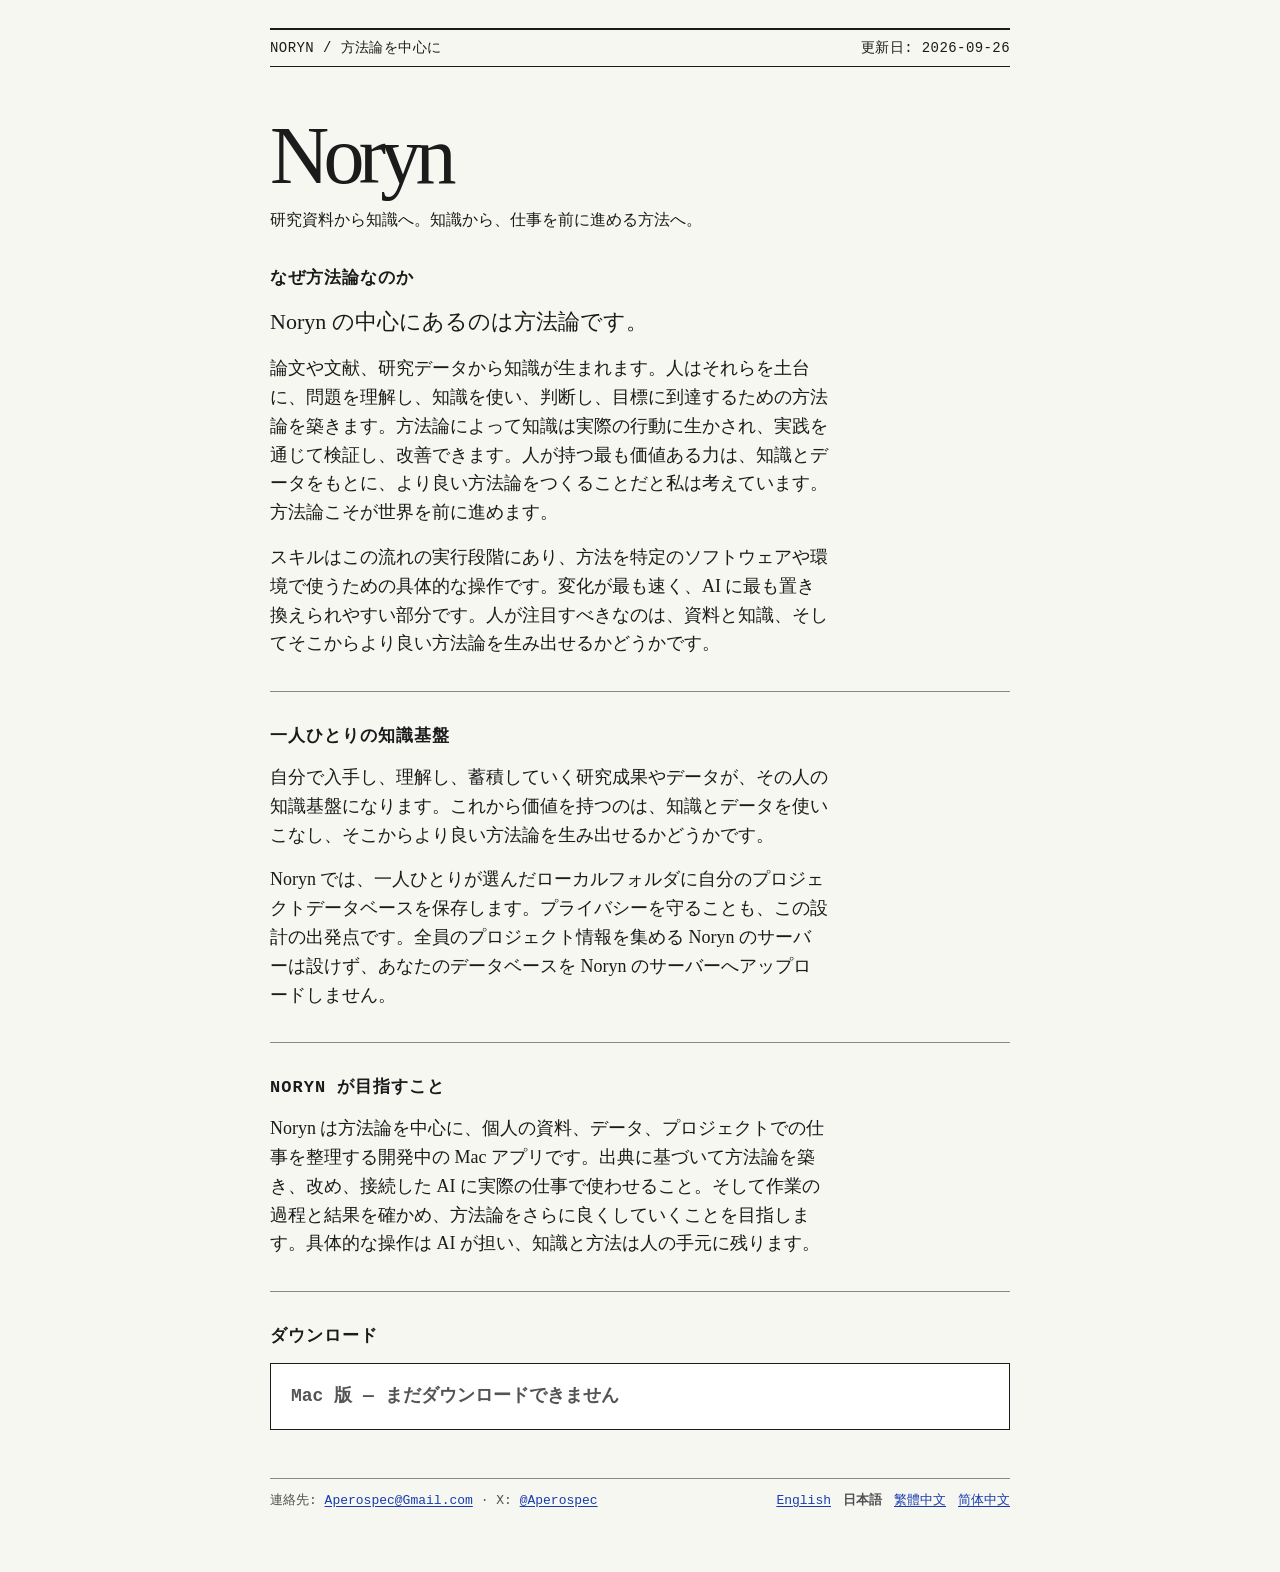
==== ja.html @ 1d85e1d6 "Publish Noryn website" ====
<!doctype html>
<html lang="ja">
<head>
  <meta charset="utf-8">
  <meta name="viewport" content="width=device-width, initial-scale=1">
  <meta name="color-scheme" content="light">
  <meta name="description" content="Noryn は方法論を中心に据えた Mac アプリです。研究資料と個人の知識基盤から、より良い方法を築き、使い、改善することを目指します。">
  <link rel="icon" href="data:image/svg+xml,%3Csvg xmlns='http://www.w3.org/2000/svg' viewBox='0 0 32 32'%3E%3Crect width='32' height='32' fill='%23f7f7f2'/%3E%3Ctext x='5' y='25' font-family='Georgia' font-size='28' fill='%23163baf'%3EN%3C/text%3E%3C/svg%3E">
  <link rel="stylesheet" href="style.css">
  <title>Noryn — 知識から、より良い方法論へ</title>
</head>
<body>
  <main class="page">
    <div class="topline">NORYN / 方法論を中心に <span>更新日: 2026-09-26</span></div>
    <h1>Noryn</h1>
    <p class="subtitle">研究資料から知識へ。知識から、仕事を前に進める方法へ。</p>

    <section aria-labelledby="about-title">
      <h2 id="about-title">なぜ方法論なのか</h2>
      <p class="lead">Noryn の中心にあるのは方法論です。</p>
      <p>論文や文献、研究データから知識が生まれます。人はそれらを土台に、問題を理解し、知識を使い、判断し、目標に到達するための方法論を築きます。方法論によって知識は実際の行動に生かされ、実践を通じて検証し、改善できます。人が持つ最も価値ある力は、知識とデータをもとに、より良い方法論をつくることだと私は考えています。方法論こそが世界を前に進めます。</p>
      <p>スキルはこの流れの実行段階にあり、方法を特定のソフトウェアや環境で使うための具体的な操作です。変化が最も速く、AI に最も置き換えられやすい部分です。人が注目すべきなのは、資料と知識、そしてそこからより良い方法論を生み出せるかどうかです。</p>
    </section>

    <hr>

    <section aria-labelledby="methods-title">
      <h2 id="methods-title">一人ひとりの知識基盤</h2>
      <p>自分で入手し、理解し、蓄積していく研究成果やデータが、その人の知識基盤になります。これから価値を持つのは、知識とデータを使いこなし、そこからより良い方法論を生み出せるかどうかです。</p>
      <p>Noryn では、一人ひとりが選んだローカルフォルダに自分のプロジェクトデータベースを保存します。プライバシーを守ることも、この設計の出発点です。全員のプロジェクト情報を集める Noryn のサーバーは設けず、あなたのデータベースを Noryn のサーバーへアップロードしません。</p>
    </section>

    <hr>

    <section aria-labelledby="work-title">
      <h2 id="work-title">Noryn が目指すこと</h2>
      <p>Noryn は方法論を中心に、個人の資料、データ、プロジェクトでの仕事を整理する開発中の Mac アプリです。出典に基づいて方法論を築き、改め、接続した AI に実際の仕事で使わせること。そして作業の過程と結果を確かめ、方法論をさらに良くしていくことを目指します。具体的な操作は AI が担い、知識と方法は人の手元に残ります。</p>
    </section>

    <hr>

    <section aria-labelledby="download-title">
      <h2 id="download-title">ダウンロード</h2>
      <div class="download">
        <strong class="status">Mac 版 — まだダウンロードできません</strong>
      </div>
    </section>

    <footer>
      <div class="contact">連絡先: <a href="mailto:Aperospec@Gmail.com">Aperospec@Gmail.com</a> · X: <a href="https://x.com/Aperospec" rel="me">@Aperospec</a></div>
      <nav aria-label="言語"><a href="index.html" lang="en">English</a><span aria-current="page">日本語</span><a href="zh-hant.html" lang="zh-Hant">繁體中文</a><a href="zh-cn.html" lang="zh-CN">简体中文</a></nav>
    </footer>
  </main>
</body>
</html>
---- style.css ----
:root { color-scheme: light; }
* { box-sizing: border-box; }
html { background: #f7f7f2; }
body { margin: 0; color: #1b1b1b; font: 18px/1.6 Georgia, "Songti SC", "Noto Serif CJK SC", serif; }
a { color: #163baf; text-decoration: underline; text-underline-offset: 2px; }
a:visited { color: #5b288f; }
a:focus-visible { outline: 2px solid #163baf; outline-offset: 3px; }
.page { width: min(100% - 32px, 740px); margin: 28px auto 60px; }
.topline, .small, nav, .download, footer { font-family: "Courier New", Courier, monospace; }
.topline { border-top: 2px solid #1b1b1b; border-bottom: 1px solid #1b1b1b; padding: 7px 0; font-size: 14px; letter-spacing: .03em; }
.topline span { float: right; }
h1 { margin: 48px 0 0; font-size: clamp(44px, 12vw, 82px); line-height: 1; font-weight: normal; letter-spacing: -.07em; }
.subtitle { margin: 12px 0 34px; font: 16px/1.5 "Courier New", Courier, monospace; }
nav span[aria-current] { font-weight: bold; }
hr { border: 0; border-top: 1px solid #8b8b82; margin: 33px 0; }
h2 { margin: 0 0 14px; font: bold 17px/1.4 "Courier New", Courier, monospace; text-transform: uppercase; letter-spacing: .06em; }
p { margin: 0 0 16px; max-width: 62ch; }
.lead { font-size: 22px; line-height: 1.5; }
.download { padding: 18px 20px; border: 1px solid #1b1b1b; background: #fff; }
.download strong { display: block; font-size: 18px; }
.download p { margin: 6px 0 0; font-size: 14px; line-height: 1.55; }
.download .status { color: #545454; }
.small { color: #535353; font-size: 14px; line-height: 1.6; }
footer { display: flex; justify-content: space-between; align-items: baseline; flex-wrap: wrap; gap: 8px 24px; margin-top: 48px; padding-top: 12px; border-top: 1px solid #8b8b82; font-size: 13px; color: #4f4f4f; }
footer .contact { white-space: nowrap; }
footer nav { display: flex; gap: 12px; white-space: nowrap; }
@media (max-width: 480px) {
  .page { margin-top: 12px; }
  .topline span { float: none; display: block; }
  h1 { margin-top: 32px; }
  .lead { font-size: 20px; }
}
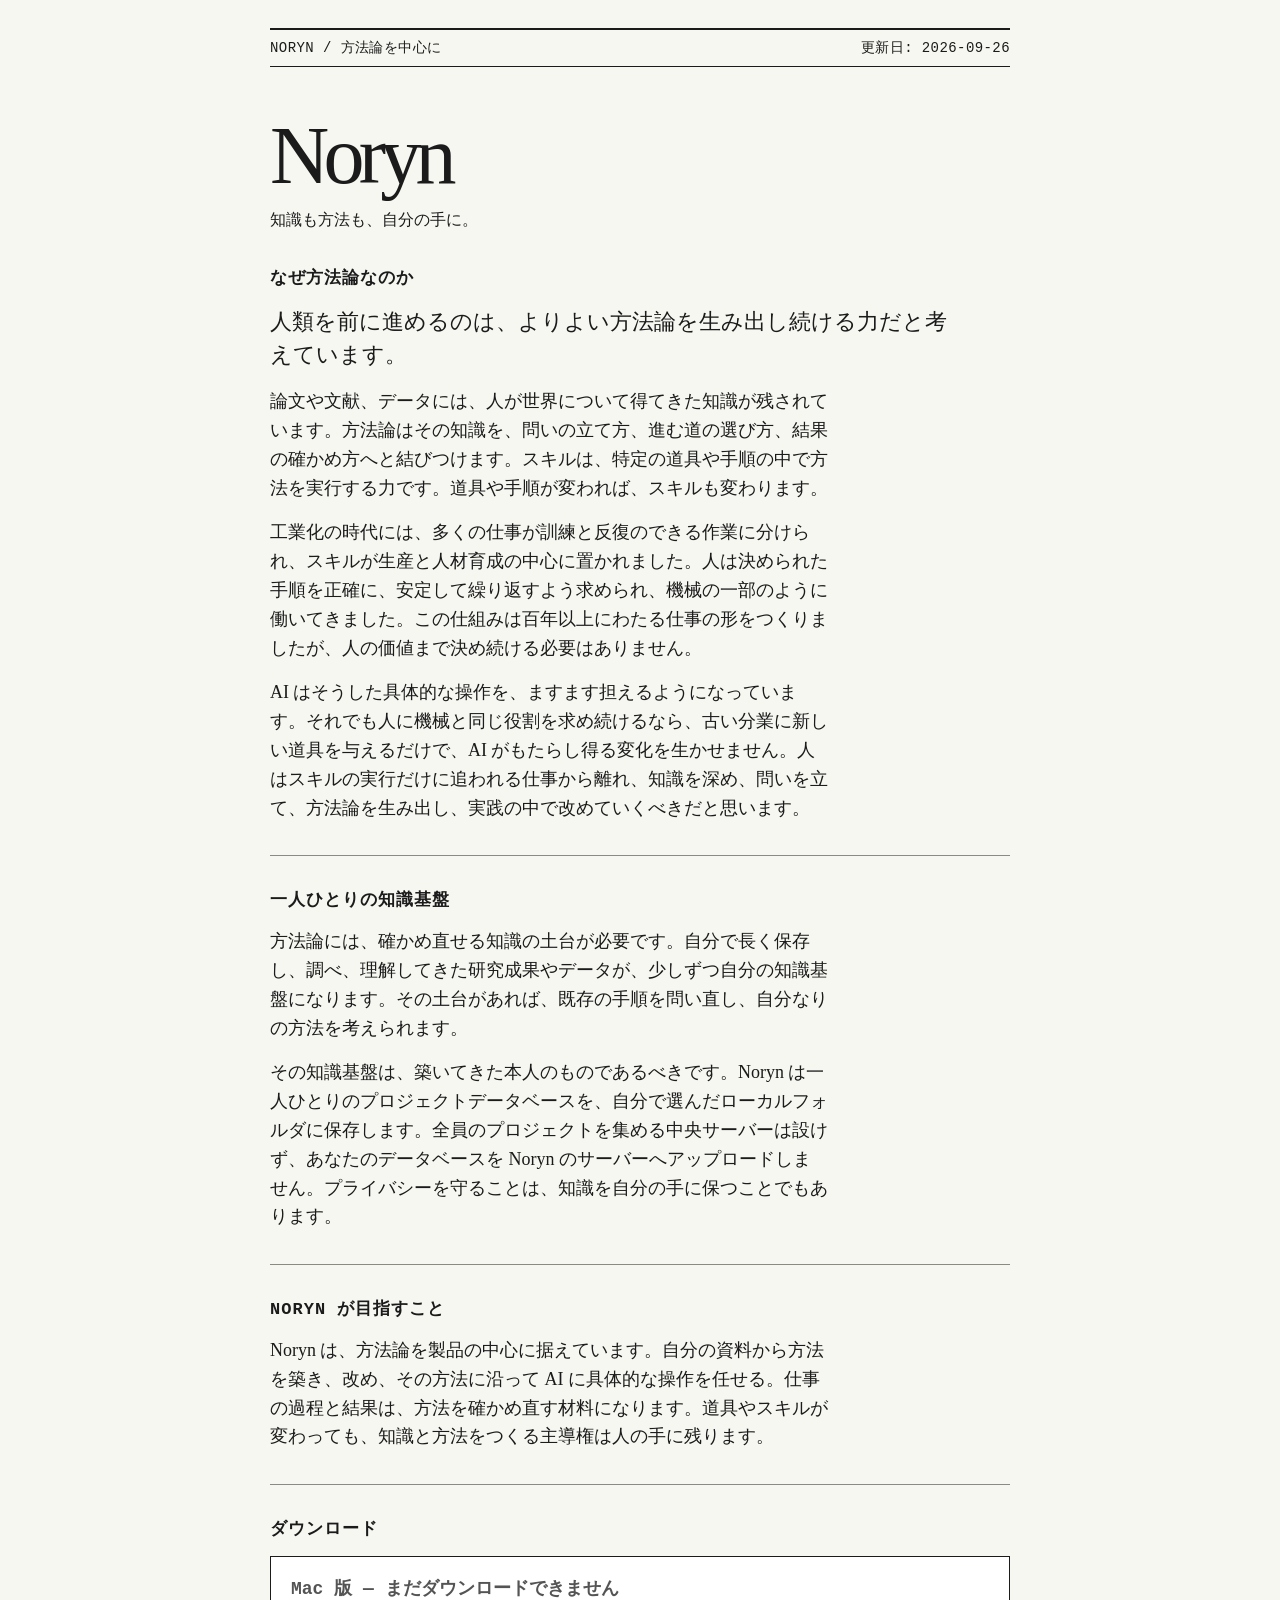
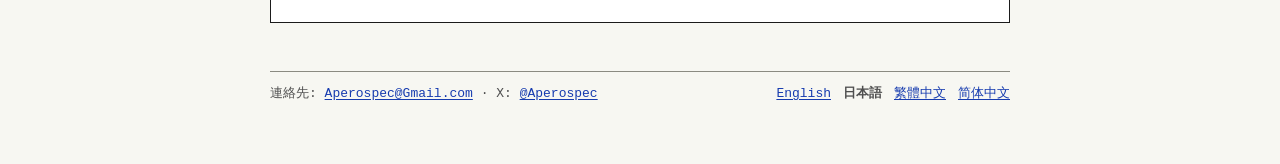
==== commit 90df2cf7: "Clarify methodology and the role of skills in the AI era" ====
--- a/ja.html
+++ b/ja.html
@@ -13,28 +13,29 @@
   <main class="page">
     <div class="topline">NORYN / 方法論を中心に <span>更新日: 2026-09-26</span></div>
     <h1>Noryn</h1>
-    <p class="subtitle">研究資料から知識へ。知識から、仕事を前に進める方法へ。</p>
+    <p class="subtitle">知識も方法も、自分の手に。</p>
 
     <section aria-labelledby="about-title">
       <h2 id="about-title">なぜ方法論なのか</h2>
-      <p class="lead">Noryn の中心にあるのは方法論です。</p>
-      <p>論文や文献、研究データから知識が生まれます。人はそれらを土台に、問題を理解し、知識を使い、判断し、目標に到達するための方法論を築きます。方法論によって知識は実際の行動に生かされ、実践を通じて検証し、改善できます。人が持つ最も価値ある力は、知識とデータをもとに、より良い方法論をつくることだと私は考えています。方法論こそが世界を前に進めます。</p>
-      <p>スキルはこの流れの実行段階にあり、方法を特定のソフトウェアや環境で使うための具体的な操作です。変化が最も速く、AI に最も置き換えられやすい部分です。人が注目すべきなのは、資料と知識、そしてそこからより良い方法論を生み出せるかどうかです。</p>
+      <p class="lead">人類を前に進めるのは、よりよい方法論を生み出し続ける力だと考えています。</p>
+      <p>論文や文献、データには、人が世界について得てきた知識が残されています。方法論はその知識を、問いの立て方、進む道の選び方、結果の確かめ方へと結びつけます。スキルは、特定の道具や手順の中で方法を実行する力です。道具や手順が変われば、スキルも変わります。</p>
+      <p>工業化の時代には、多くの仕事が訓練と反復のできる作業に分けられ、スキルが生産と人材育成の中心に置かれました。人は決められた手順を正確に、安定して繰り返すよう求められ、機械の一部のように働いてきました。この仕組みは百年以上にわたる仕事の形をつくりましたが、人の価値まで決め続ける必要はありません。</p>
+      <p>AI はそうした具体的な操作を、ますます担えるようになっています。それでも人に機械と同じ役割を求め続けるなら、古い分業に新しい道具を与えるだけで、AI がもたらし得る変化を生かせません。人はスキルの実行だけに追われる仕事から離れ、知識を深め、問いを立て、方法論を生み出し、実践の中で改めていくべきだと思います。</p>
     </section>
 
     <hr>
 
     <section aria-labelledby="methods-title">
       <h2 id="methods-title">一人ひとりの知識基盤</h2>
-      <p>自分で入手し、理解し、蓄積していく研究成果やデータが、その人の知識基盤になります。これから価値を持つのは、知識とデータを使いこなし、そこからより良い方法論を生み出せるかどうかです。</p>
-      <p>Noryn では、一人ひとりが選んだローカルフォルダに自分のプロジェクトデータベースを保存します。プライバシーを守ることも、この設計の出発点です。全員のプロジェクト情報を集める Noryn のサーバーは設けず、あなたのデータベースを Noryn のサーバーへアップロードしません。</p>
+      <p>方法論には、確かめ直せる知識の土台が必要です。自分で長く保存し、調べ、理解してきた研究成果やデータが、少しずつ自分の知識基盤になります。その土台があれば、既存の手順を問い直し、自分なりの方法を考えられます。</p>
+      <p>その知識基盤は、築いてきた本人のものであるべきです。Noryn は一人ひとりのプロジェクトデータベースを、自分で選んだローカルフォルダに保存します。全員のプロジェクトを集める中央サーバーは設けず、あなたのデータベースを Noryn のサーバーへアップロードしません。プライバシーを守ることは、知識を自分の手に保つことでもあります。</p>
     </section>
 
     <hr>
 
     <section aria-labelledby="work-title">
       <h2 id="work-title">Noryn が目指すこと</h2>
-      <p>Noryn は方法論を中心に、個人の資料、データ、プロジェクトでの仕事を整理する開発中の Mac アプリです。出典に基づいて方法論を築き、改め、接続した AI に実際の仕事で使わせること。そして作業の過程と結果を確かめ、方法論をさらに良くしていくことを目指します。具体的な操作は AI が担い、知識と方法は人の手元に残ります。</p>
+      <p>Noryn は、方法論を製品の中心に据えています。自分の資料から方法を築き、改め、その方法に沿って AI に具体的な操作を任せる。仕事の過程と結果は、方法を確かめ直す材料になります。道具やスキルが変わっても、知識と方法をつくる主導権は人の手に残ります。</p>
     </section>
 
     <hr>
